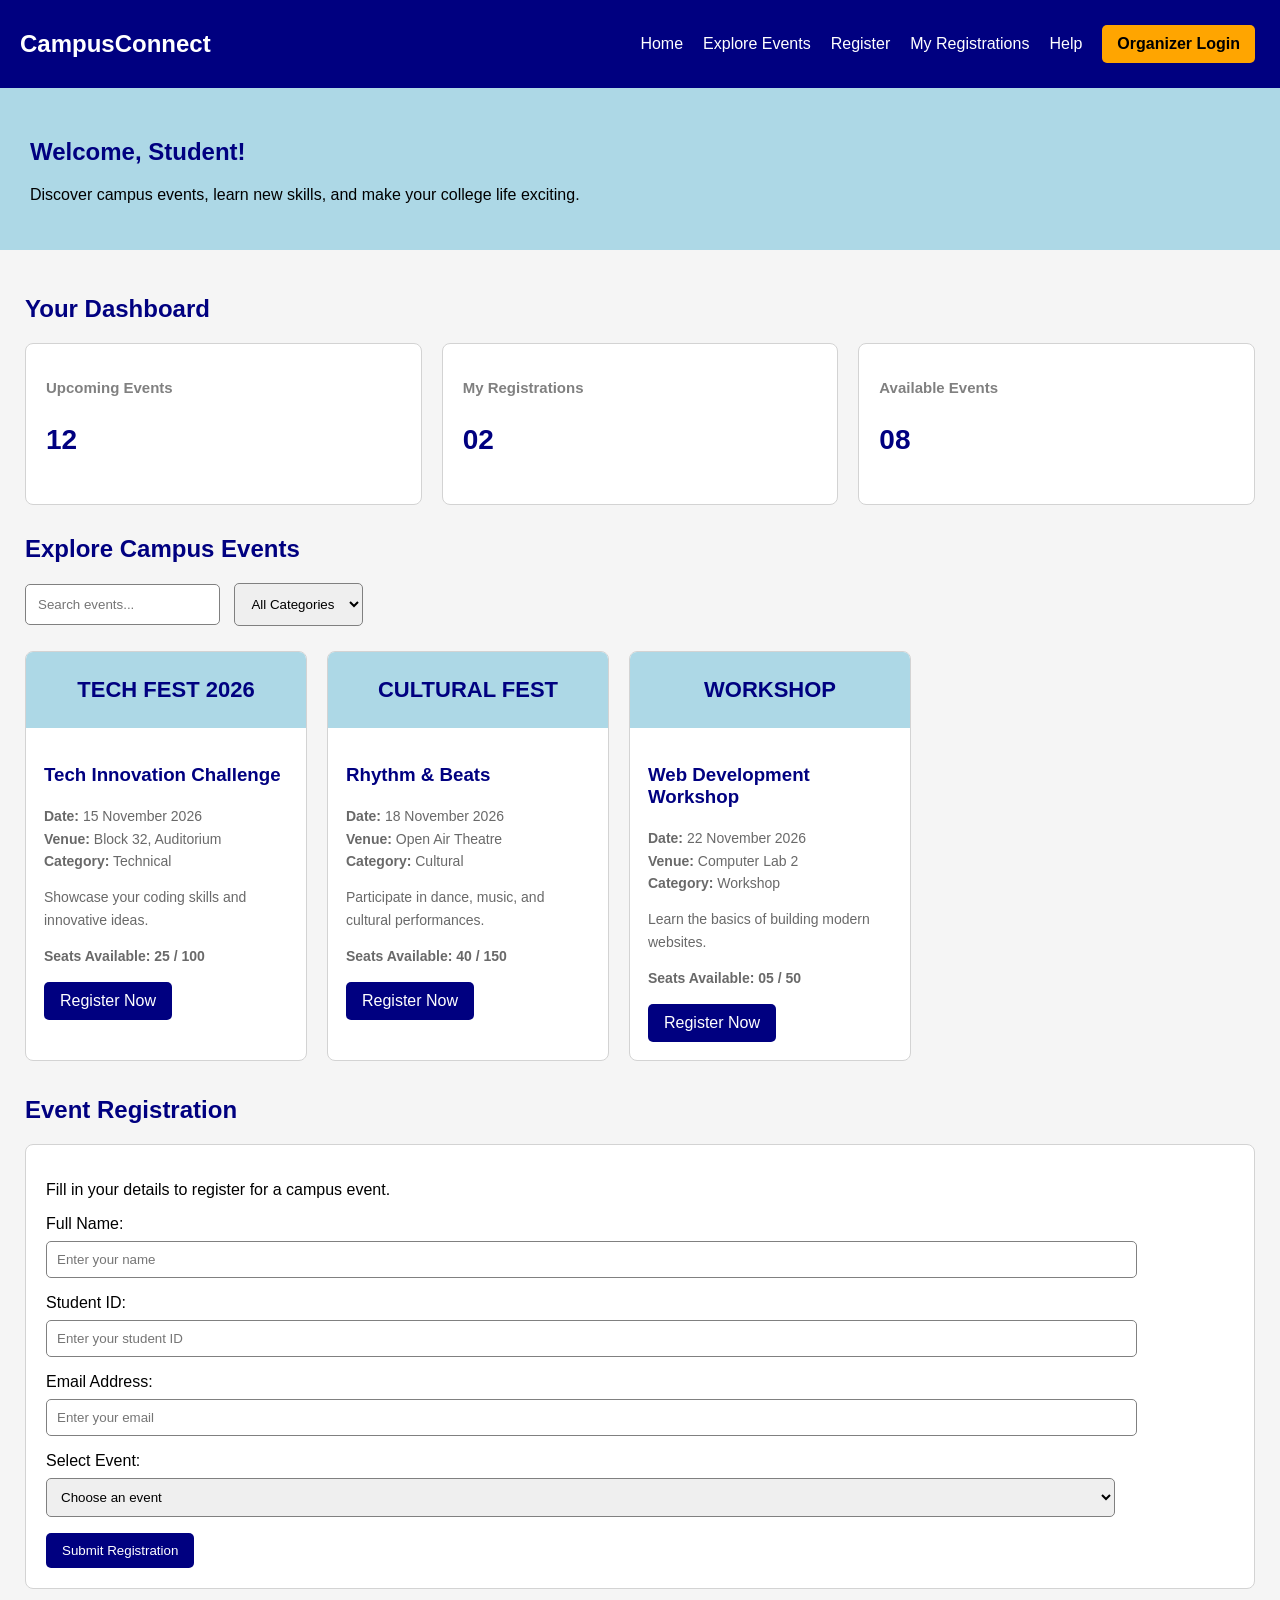
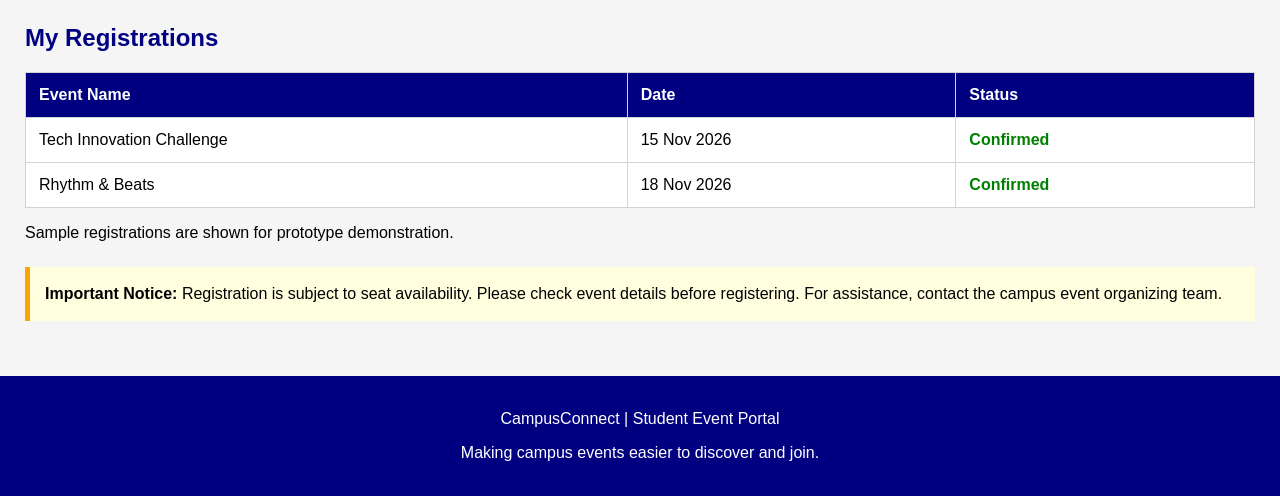
==== index.html @ 98adac8f "Add files via upload" ====
<!DOCTYPE html>
<html lang="en">
<head>
    <meta charset="UTF-8">
    <meta name="viewport" content="width=device-width, initial-scale=1.0">

    <title>CampusConnect - Student Portal</title>

    <!-- Internal CSS -->
    <style>
        /* Basic page design */
        body {
            margin: 0;
            font-family: Arial, sans-serif;
            background-color: whitesmoke;
            color: black;
        }

        /* Navigation bar */
        header {
            background-color: navy;
            color: white;
            padding: 20px;
            display: flex;
            justify-content: space-between;
            align-items: center;
            flex-wrap: wrap;
            gap: 15px;
        }

        header h2 {
            margin: 0;
        }

        nav {
            display: flex;
            align-items: center;
            flex-wrap: wrap;
            gap: 10px;
        }

        nav a {
            color: white;
            text-decoration: none;
            margin: 5px;
        }

        nav a:hover {
            color: yellow;
        }

        /* Organizer Login button */
        nav a.login-button {
            background-color: orange;
            color: black;
            padding: 10px 15px;
            border-radius: 5px;
            font-weight: bold;
        }

        nav a.login-button:hover {
            background-color: yellow;
            color: black;
        }

        /* Welcome section */
        .welcome {
            background-color: lightblue;
            padding: 30px;
        }

        .welcome h1 {
            color: navy;
        }

        /* Main content */
        .container {
            padding: 25px;
        }

        .section-title {
            color: navy;
            margin-bottom: 20px;
        }

        /* Dashboard boxes */
        .stats {
            display: flex;
            gap: 20px;
            margin-bottom: 30px;
        }

        .stat-box {
            background-color: white;
            padding: 20px;
            border: 1px solid lightgray;
            border-radius: 8px;
            flex: 1;
        }

        .stat-box h3 {
            color: gray;
            font-size: 15px;
        }

        .stat-box p {
            color: navy;
            font-size: 28px;
            font-weight: bold;
        }

        /* Search section */
        .search-box {
            margin-bottom: 25px;
        }

        .search-box input,
        .search-box select {
            padding: 12px;
            margin-right: 10px;
            border: 1px solid gray;
            border-radius: 5px;
        }

        /* Event cards */
        .event-list {
            display: flex;
            flex-wrap: wrap;
            gap: 20px;
        }

        .event-card {
            background-color: white;
            border: 1px solid lightgray;
            border-radius: 8px;
            width: 280px;
            overflow: hidden;
        }

        .event-banner {
            background-color: lightblue;
            color: navy;
            padding: 25px;
            text-align: center;
            font-size: 22px;
            font-weight: bold;
        }

        .event-info {
            padding: 18px;
        }

        .event-info h3 {
            color: navy;
        }

        .event-info p {
            color: dimgray;
            font-size: 14px;
            line-height: 1.6;
        }

        .seats {
            color: green;
            font-weight: bold;
        }

        /* Buttons */
        .button {
            display: inline-block;
            background-color: navy;
            color: white;
            padding: 10px 16px;
            text-decoration: none;
            border: none;
            border-radius: 5px;
            cursor: pointer;
        }

        .button:hover {
            background-color: blue;
        }

        /* Registration form */
        .registration-form {
            background-color: white;
            padding: 20px;
            border: 1px solid lightgray;
            border-radius: 8px;
        }

        .registration-form input,
        .registration-form select {
            width: 90%;
            padding: 10px;
            margin-top: 8px;
            border: 1px solid gray;
            border-radius: 5px;
        }

        /* Registration table */
        .registration-table {
            width: 100%;
            border-collapse: collapse;
            background-color: white;
            margin-top: 15px;
        }

        .registration-table th,
        .registration-table td {
            border: 1px solid lightgray;
            padding: 13px;
            text-align: left;
        }

        .registration-table th {
            background-color: navy;
            color: white;
        }

        .status {
            color: green;
            font-weight: bold;
        }

        /* Important notice */
        .notice {
            background-color: lightyellow;
            padding: 15px;
            border-left: 5px solid orange;
            margin-top: 25px;
            line-height: 1.5;
        }

        /* Footer */
        footer {
            background-color: navy;
            color: white;
            text-align: center;
            padding: 18px;
            margin-top: 30px;
        }

        /* Mobile screen adjustment */
        @media (max-width: 700px) {
            header {
                flex-direction: column;
                align-items: flex-start;
            }

            nav {
                flex-direction: column;
                align-items: flex-start;
            }

            .container {
                padding: 20px;
            }

            .stats {
                flex-direction: column;
            }

            .event-card {
                width: 100%;
            }

            .search-box input,
            .search-box select {
                width: 90%;
                margin-bottom: 10px;
            }

            .registration-table {
                font-size: 12px;
            }

            .registration-table th,
            .registration-table td {
                padding: 8px;
            }
        }
    </style>
</head>

<body>

    <!-- Navigation Bar -->
    <header>
        <h2>CampusConnect</h2>

        <nav>
            <a href="#home">Home</a>
            <a href="#events">Explore Events</a>
            <a href="#register">Register</a>
            <a href="#registrations">My Registrations</a>
            <a href="#help">Help</a>

            <!-- Organizer Login -->
            <a href="organizer.html" class="login-button">
                Organizer Login
            </a>
        </nav>
    </header>

    <!-- Welcome Section -->
    <section class="welcome" id="home">
        <h1>Welcome, Student!</h1>

        <p>
            Discover campus events, learn new skills,
            and make your college life exciting.
        </p>
    </section>

    <main class="container">

        <!-- Student Dashboard -->
        <h2 class="section-title">Your Dashboard</h2>

        <div class="stats">

            <div class="stat-box">
                <h3>Upcoming Events</h3>
                <p>12</p>
            </div>

            <div class="stat-box">
                <h3>My Registrations</h3>
                <p>02</p>
            </div>

            <div class="stat-box">
                <h3>Available Events</h3>
                <p>08</p>
            </div>

        </div>

        <!-- Explore Events -->
        <section id="events">
            <h2 class="section-title">Explore Campus Events</h2>

            <div class="search-box">
                <input type="text" placeholder="Search events...">

                <select>
                    <option value="">All Categories</option>
                    <option>Technical</option>
                    <option>Cultural</option>
                    <option>Workshop</option>
                    <option>Sports</option>
                </select>
            </div>

            <div class="event-list">

                <!-- Event 1 -->
                <div class="event-card">

                    <div class="event-banner">
                        TECH FEST 2026
                    </div>

                    <div class="event-info">
                        <h3>Tech Innovation Challenge</h3>

                        <p>
                            <strong>Date:</strong> 15 November 2026<br>
                            <strong>Venue:</strong> Block 32, Auditorium<br>
                            <strong>Category:</strong> Technical
                        </p>

                        <p>
                            Showcase your coding skills and innovative ideas.
                        </p>

                        <p class="seats">
                            Seats Available: 25 / 100
                        </p>

                        <a href="#register" class="button">
                            Register Now
                        </a>
                    </div>

                </div>

                <!-- Event 2 -->
                <div class="event-card">

                    <div class="event-banner">
                        CULTURAL FEST
                    </div>

                    <div class="event-info">
                        <h3>Rhythm &amp; Beats</h3>

                        <p>
                            <strong>Date:</strong> 18 November 2026<br>
                            <strong>Venue:</strong> Open Air Theatre<br>
                            <strong>Category:</strong> Cultural
                        </p>

                        <p>
                            Participate in dance, music, and cultural performances.
                        </p>

                        <p class="seats">
                            Seats Available: 40 / 150
                        </p>

                        <a href="#register" class="button">
                            Register Now
                        </a>
                    </div>

                </div>

                <!-- Event 3 -->
                <div class="event-card">

                    <div class="event-banner">
                        WORKSHOP
                    </div>

                    <div class="event-info">
                        <h3>Web Development Workshop</h3>

                        <p>
                            <strong>Date:</strong> 22 November 2026<br>
                            <strong>Venue:</strong> Computer Lab 2<br>
                            <strong>Category:</strong> Workshop
                        </p>

                        <p>
                            Learn the basics of building modern websites.
                        </p>

                        <p class="seats">
                            Seats Available: 05 / 50
                        </p>

                        <a href="#register" class="button">
                            Register Now
                        </a>
                    </div>

                </div>

            </div>
        </section>

        <!-- Student Registration Form -->
        <section id="register">

            <h2 class="section-title" style="margin-top: 35px;">
                Event Registration
            </h2>

            <div class="registration-form">

                <p>
                    Fill in your details to register for a campus event.
                </p>

                <form action="#">

                    <p>
                        <label for="studentname">Full Name:</label><br>
                        <input type="text" id="studentname"
                               placeholder="Enter your name" required>
                    </p>

                    <p>
                        <label for="studentid">Student ID:</label><br>
                        <input type="text" id="studentid"
                               placeholder="Enter your student ID" required>
                    </p>

                    <p>
                        <label for="email">Email Address:</label><br>
                        <input type="email" id="email"
                               placeholder="Enter your email" required>
                    </p>

                    <p>
                        <label for="eventname">Select Event:</label><br>

                        <select id="eventname" required>
                            <option value="">Choose an event</option>
                            <option>Tech Innovation Challenge</option>
                            <option>Rhythm &amp; Beats</option>
                            <option>Web Development Workshop</option>
                        </select>
                    </p>

                    <button type="submit" class="button">
                        Submit Registration
                    </button>

                </form>

            </div>
        </section>

        <!-- My Registrations -->
        <section id="registrations">

            <h2 class="section-title" style="margin-top: 35px;">
                My Registrations
            </h2>

            <table class="registration-table">

                <tr>
                    <th>Event Name</th>
                    <th>Date</th>
                    <th>Status</th>
                </tr>

                <tr>
                    <td>Tech Innovation Challenge</td>
                    <td>15 Nov 2026</td>
                    <td class="status">Confirmed</td>
                </tr>

                <tr>
                    <td>Rhythm &amp; Beats</td>
                    <td>18 Nov 2026</td>
                    <td class="status">Confirmed</td>
                </tr>

            </table>

            <p>
                Sample registrations are shown for prototype demonstration.
            </p>

        </section>

        <!-- Important Notice -->
        <div class="notice" id="help">

            <strong>Important Notice:</strong>

            Registration is subject to seat availability.
            Please check event details before registering.
            For assistance, contact the campus event organizing team.

        </div>

    </main>

    <!-- Footer -->
    <footer>
        <p>CampusConnect | Student Event Portal</p>
        <p>Making campus events easier to discover and join.</p>
    </footer>

</body>
</html>
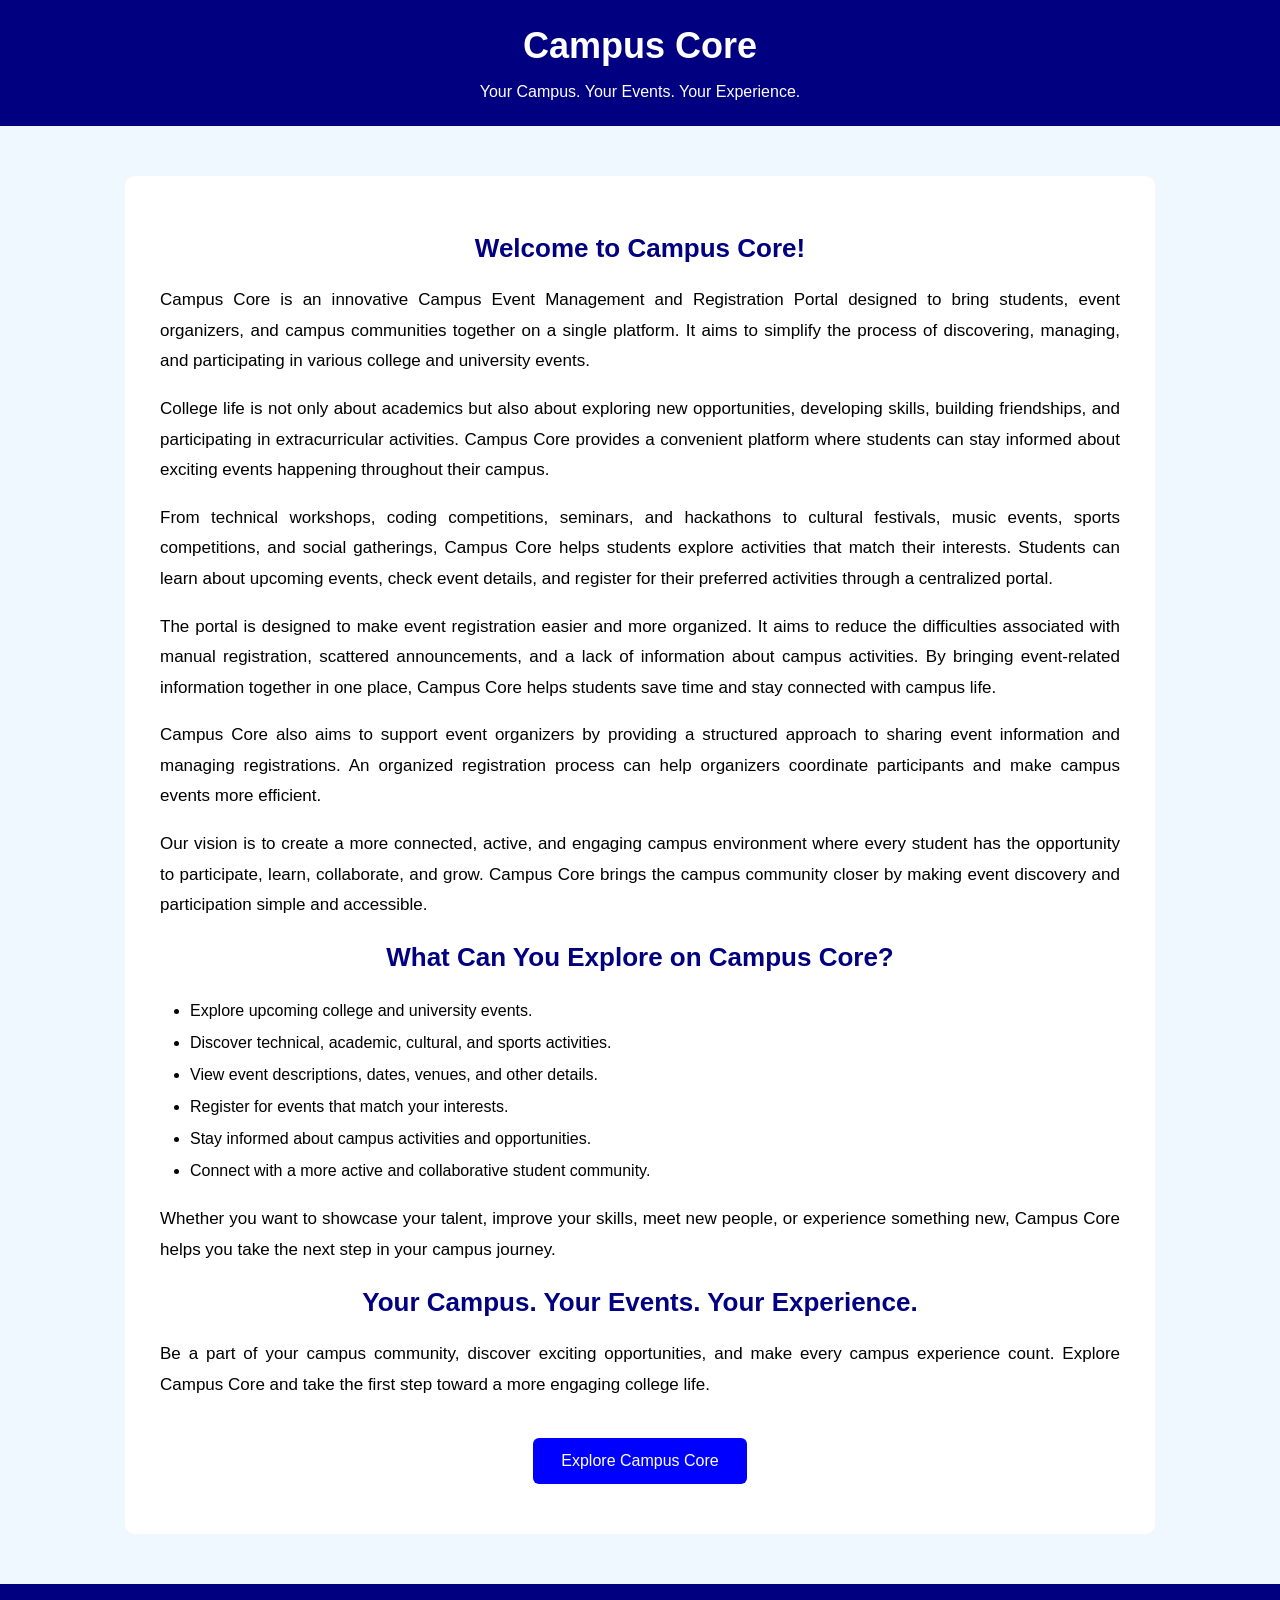
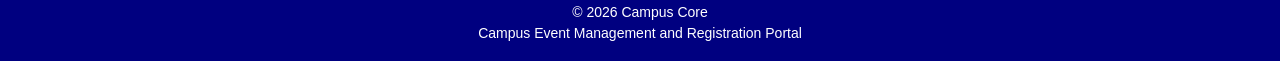
==== commit 3c07397e: "Add files via upload" ====
--- a/index.html
+++ b/index.html
@@ -1,563 +1,208 @@
-
-<!DOCTYPE html>
-<html lang="en">
-<head>
-    <meta charset="UTF-8">
-    <meta name="viewport" content="width=device-width, initial-scale=1.0">
-
-    <title>CampusConnect - Student Portal</title>
-
-    <!-- Internal CSS -->
-    <style>
-        /* Basic page design */
-        body {
-            margin: 0;
-            font-family: Arial, sans-serif;
-            background-color: whitesmoke;
-            color: black;
-        }
-
-        /* Navigation bar */
-        header {
-            background-color: navy;
-            color: white;
-            padding: 20px;
-            display: flex;
-            justify-content: space-between;
-            align-items: center;
-            flex-wrap: wrap;
-            gap: 15px;
-        }
-
-        header h2 {
-            margin: 0;
-        }
-
-        nav {
-            display: flex;
-            align-items: center;
-            flex-wrap: wrap;
-            gap: 10px;
-        }
-
-        nav a {
-            color: white;
-            text-decoration: none;
-            margin: 5px;
-        }
-
-        nav a:hover {
-            color: yellow;
-        }
-
-        /* Organizer Login button */
-        nav a.login-button {
-            background-color: orange;
-            color: black;
-            padding: 10px 15px;
-            border-radius: 5px;
-            font-weight: bold;
-        }
-
-        nav a.login-button:hover {
-            background-color: yellow;
-            color: black;
-        }
-
-        /* Welcome section */
-        .welcome {
-            background-color: lightblue;
-            padding: 30px;
-        }
-
-        .welcome h1 {
-            color: navy;
-        }
-
-        /* Main content */
-        .container {
-            padding: 25px;
-        }
-
-        .section-title {
-            color: navy;
-            margin-bottom: 20px;
-        }
-
-        /* Dashboard boxes */
-        .stats {
-            display: flex;
-            gap: 20px;
-            margin-bottom: 30px;
-        }
-
-        .stat-box {
-            background-color: white;
-            padding: 20px;
-            border: 1px solid lightgray;
-            border-radius: 8px;
-            flex: 1;
-        }
-
-        .stat-box h3 {
-            color: gray;
-            font-size: 15px;
-        }
-
-        .stat-box p {
-            color: navy;
-            font-size: 28px;
-            font-weight: bold;
-        }
-
-        /* Search section */
-        .search-box {
-            margin-bottom: 25px;
-        }
-
-        .search-box input,
-        .search-box select {
-            padding: 12px;
-            margin-right: 10px;
-            border: 1px solid gray;
-            border-radius: 5px;
-        }
-
-        /* Event cards */
-        .event-list {
-            display: flex;
-            flex-wrap: wrap;
-            gap: 20px;
-        }
-
-        .event-card {
-            background-color: white;
-            border: 1px solid lightgray;
-            border-radius: 8px;
-            width: 280px;
-            overflow: hidden;
-        }
-
-        .event-banner {
-            background-color: lightblue;
-            color: navy;
-            padding: 25px;
-            text-align: center;
-            font-size: 22px;
-            font-weight: bold;
-        }
-
-        .event-info {
-            padding: 18px;
-        }
-
-        .event-info h3 {
-            color: navy;
-        }
-
-        .event-info p {
-            color: dimgray;
-            font-size: 14px;
-            line-height: 1.6;
-        }
-
-        .seats {
-            color: green;
-            font-weight: bold;
-        }
-
-        /* Buttons */
-        .button {
-            display: inline-block;
-            background-color: navy;
-            color: white;
-            padding: 10px 16px;
-            text-decoration: none;
-            border: none;
-            border-radius: 5px;
-            cursor: pointer;
-        }
-
-        .button:hover {
-            background-color: blue;
-        }
-
-        /* Registration form */
-        .registration-form {
-            background-color: white;
-            padding: 20px;
-            border: 1px solid lightgray;
-            border-radius: 8px;
-        }
-
-        .registration-form input,
-        .registration-form select {
-            width: 90%;
-            padding: 10px;
-            margin-top: 8px;
-            border: 1px solid gray;
-            border-radius: 5px;
-        }
-
-        /* Registration table */
-        .registration-table {
-            width: 100%;
-            border-collapse: collapse;
-            background-color: white;
-            margin-top: 15px;
-        }
-
-        .registration-table th,
-        .registration-table td {
-            border: 1px solid lightgray;
-            padding: 13px;
-            text-align: left;
-        }
-
-        .registration-table th {
-            background-color: navy;
-            color: white;
-        }
-
-        .status {
-            color: green;
-            font-weight: bold;
-        }
-
-        /* Important notice */
-        .notice {
-            background-color: lightyellow;
-            padding: 15px;
-            border-left: 5px solid orange;
-            margin-top: 25px;
-            line-height: 1.5;
-        }
-
-        /* Footer */
-        footer {
-            background-color: navy;
-            color: white;
-            text-align: center;
-            padding: 18px;
-            margin-top: 30px;
-        }
-
-        /* Mobile screen adjustment */
-        @media (max-width: 700px) {
-            header {
-                flex-direction: column;
-                align-items: flex-start;
-            }
-
-            nav {
-                flex-direction: column;
-                align-items: flex-start;
-            }
-
-            .container {
-                padding: 20px;
-            }
-
-            .stats {
-                flex-direction: column;
-            }
-
-            .event-card {
-                width: 100%;
-            }
-
-            .search-box input,
-            .search-box select {
-                width: 90%;
-                margin-bottom: 10px;
-            }
-
-            .registration-table {
-                font-size: 12px;
-            }
-
-            .registration-table th,
-            .registration-table td {
-                padding: 8px;
-            }
-        }
-    </style>
-</head>
-
-<body>
-
-    <!-- Navigation Bar -->
-    <header>
-        <h2>CampusConnect</h2>
-
-        <nav>
-            <a href="#home">Home</a>
-            <a href="#events">Explore Events</a>
-            <a href="#register">Register</a>
-            <a href="#registrations">My Registrations</a>
-            <a href="#help">Help</a>
-
-            <!-- Organizer Login -->
-            <a href="organizer.html" class="login-button">
-                Organizer Login
-            </a>
-        </nav>
-    </header>
-
-    <!-- Welcome Section -->
-    <section class="welcome" id="home">
-        <h1>Welcome, Student!</h1>
-
-        <p>
-            Discover campus events, learn new skills,
-            and make your college life exciting.
-        </p>
-    </section>
-
-    <main class="container">
-
-        <!-- Student Dashboard -->
-        <h2 class="section-title">Your Dashboard</h2>
-
-        <div class="stats">
-
-            <div class="stat-box">
-                <h3>Upcoming Events</h3>
-                <p>12</p>
-            </div>
-
-            <div class="stat-box">
-                <h3>My Registrations</h3>
-                <p>02</p>
-            </div>
-
-            <div class="stat-box">
-                <h3>Available Events</h3>
-                <p>08</p>
-            </div>
-
-        </div>
-
-        <!-- Explore Events -->
-        <section id="events">
-            <h2 class="section-title">Explore Campus Events</h2>
-
-            <div class="search-box">
-                <input type="text" placeholder="Search events...">
-
-                <select>
-                    <option value="">All Categories</option>
-                    <option>Technical</option>
-                    <option>Cultural</option>
-                    <option>Workshop</option>
-                    <option>Sports</option>
-                </select>
-            </div>
-
-            <div class="event-list">
-
-                <!-- Event 1 -->
-                <div class="event-card">
-
-                    <div class="event-banner">
-                        TECH FEST 2026
-                    </div>
-
-                    <div class="event-info">
-                        <h3>Tech Innovation Challenge</h3>
-
-                        <p>
-                            <strong>Date:</strong> 15 November 2026<br>
-                            <strong>Venue:</strong> Block 32, Auditorium<br>
-                            <strong>Category:</strong> Technical
-                        </p>
-
-                        <p>
-                            Showcase your coding skills and innovative ideas.
-                        </p>
-
-                        <p class="seats">
-                            Seats Available: 25 / 100
-                        </p>
-
-                        <a href="#register" class="button">
-                            Register Now
-                        </a>
-                    </div>
-
-                </div>
-
-                <!-- Event 2 -->
-                <div class="event-card">
-
-                    <div class="event-banner">
-                        CULTURAL FEST
-                    </div>
-
-                    <div class="event-info">
-                        <h3>Rhythm &amp; Beats</h3>
-
-                        <p>
-                            <strong>Date:</strong> 18 November 2026<br>
-                            <strong>Venue:</strong> Open Air Theatre<br>
-                            <strong>Category:</strong> Cultural
-                        </p>
-
-                        <p>
-                            Participate in dance, music, and cultural performances.
-                        </p>
-
-                        <p class="seats">
-                            Seats Available: 40 / 150
-                        </p>
-
-                        <a href="#register" class="button">
-                            Register Now
-                        </a>
-                    </div>
-
-                </div>
-
-                <!-- Event 3 -->
-                <div class="event-card">
-
-                    <div class="event-banner">
-                        WORKSHOP
-                    </div>
-
-                    <div class="event-info">
-                        <h3>Web Development Workshop</h3>
-
-                        <p>
-                            <strong>Date:</strong> 22 November 2026<br>
-                            <strong>Venue:</strong> Computer Lab 2<br>
-                            <strong>Category:</strong> Workshop
-                        </p>
-
-                        <p>
-                            Learn the basics of building modern websites.
-                        </p>
-
-                        <p class="seats">
-                            Seats Available: 05 / 50
-                        </p>
-
-                        <a href="#register" class="button">
-                            Register Now
-                        </a>
-                    </div>
-
-                </div>
-
-            </div>
-        </section>
-
-        <!-- Student Registration Form -->
-        <section id="register">
-
-            <h2 class="section-title" style="margin-top: 35px;">
-                Event Registration
-            </h2>
-
-            <div class="registration-form">
-
-                <p>
-                    Fill in your details to register for a campus event.
-                </p>
-
-                <form action="#">
-
-                    <p>
-                        <label for="studentname">Full Name:</label><br>
-                        <input type="text" id="studentname"
-                               placeholder="Enter your name" required>
-                    </p>
-
-                    <p>
-                        <label for="studentid">Student ID:</label><br>
-                        <input type="text" id="studentid"
-                               placeholder="Enter your student ID" required>
-                    </p>
-
-                    <p>
-                        <label for="email">Email Address:</label><br>
-                        <input type="email" id="email"
-                               placeholder="Enter your email" required>
-                    </p>
-
-                    <p>
-                        <label for="eventname">Select Event:</label><br>
-
-                        <select id="eventname" required>
-                            <option value="">Choose an event</option>
-                            <option>Tech Innovation Challenge</option>
-                            <option>Rhythm &amp; Beats</option>
-                            <option>Web Development Workshop</option>
-                        </select>
-                    </p>
-
-                    <button type="submit" class="button">
-                        Submit Registration
-                    </button>
-
-                </form>
-
-            </div>
-        </section>
-
-        <!-- My Registrations -->
-        <section id="registrations">
-
-            <h2 class="section-title" style="margin-top: 35px;">
-                My Registrations
-            </h2>
-
-            <table class="registration-table">
-
-                <tr>
-                    <th>Event Name</th>
-                    <th>Date</th>
-                    <th>Status</th>
-                </tr>
-
-                <tr>
-                    <td>Tech Innovation Challenge</td>
-                    <td>15 Nov 2026</td>
-                    <td class="status">Confirmed</td>
-                </tr>
-
-                <tr>
-                    <td>Rhythm &amp; Beats</td>
-                    <td>18 Nov 2026</td>
-                    <td class="status">Confirmed</td>
-                </tr>
-
-            </table>
-
-            <p>
-                Sample registrations are shown for prototype demonstration.
-            </p>
-
-        </section>
-
-        <!-- Important Notice -->
-        <div class="notice" id="help">
-
-            <strong>Important Notice:</strong>
-
-            Registration is subject to seat availability.
-            Please check event details before registering.
-            For assistance, contact the campus event organizing team.
-
-        </div>
-
-    </main>
-
-    <!-- Footer -->
-    <footer>
-        <p>CampusConnect | Student Event Portal</p>
-        <p>Making campus events easier to discover and join.</p>
-    </footer>
-
-</body>
-</html>
+
+<!DOCTYPE html>
+<html lang="en">
+<head>
+    <meta charset="UTF-8">
+    <meta name="viewport" content="width=device-width, initial-scale=1.0">
+
+    <title>Campus Core - Welcome</title>
+
+    <style>
+        /* Basic page design */
+        body {
+            font-family: Arial, sans-serif;
+            background-color: aliceblue;
+            margin: 0;
+            padding: 0;
+            text-align: center;
+        }
+
+        /* Website header */
+        header {
+            background-color: navy;
+            color: white;
+            padding: 25px;
+        }
+
+        header h1 {
+            margin: 0;
+            font-size: 36px;
+        }
+
+        header p {
+            margin-bottom: 0;
+            font-size: 16px;
+        }
+
+        /* Main content section */
+        .container {
+            width: 75%;
+            margin: 50px auto;
+            padding: 35px;
+            background-color: white;
+            border-radius: 10px;
+        }
+
+        h2 {
+            color: navy;
+            font-size: 26px;
+        }
+
+        .description {
+            color: black;
+            font-size: 17px;
+            line-height: 1.8;
+            text-align: justify;
+        }
+
+        /* Features list */
+        .features {
+            color: black;
+            font-size: 16px;
+            line-height: 2;
+            text-align: left;
+            padding-left: 30px;
+        }
+
+        /* Main website link */
+        .home-link {
+            display: inline-block;
+            background-color: blue;
+            color: white;
+            padding: 14px 28px;
+            margin-top: 20px;
+            margin-bottom: 15px;
+            text-decoration: none;
+            border-radius: 6px;
+            font-size: 16px;
+        }
+
+        .home-link:hover {
+            background-color: darkblue;
+        }
+
+        /* Website footer */
+        footer {
+            background-color: navy;
+            color: white;
+            padding: 15px;
+            font-size: 14px;
+        }
+
+        footer p {
+            margin: 5px;
+        }
+    </style>
+</head>
+
+<body>
+
+    <!-- Website header -->
+    <header>
+        <h1>Campus Core</h1>
+        <p>Your Campus. Your Events. Your Experience.</p>
+    </header>
+
+    <!-- Main welcome section -->
+    <main class="container">
+
+        <h2>Welcome to Campus Core!</h2>
+
+        <p class="description">
+            Campus Core is an innovative Campus Event Management
+            and Registration Portal designed to bring students,
+            event organizers, and campus communities together
+            on a single platform. It aims to simplify the process
+            of discovering, managing, and participating in
+            various college and university events.
+        </p>
+
+        <p class="description">
+            College life is not only about academics but also
+            about exploring new opportunities, developing skills,
+            building friendships, and participating in extracurricular
+            activities. Campus Core provides a convenient platform
+            where students can stay informed about exciting events
+            happening throughout their campus.
+        </p>
+
+        <p class="description">
+            From technical workshops, coding competitions,
+            seminars, and hackathons to cultural festivals,
+            music events, sports competitions, and social gatherings,
+            Campus Core helps students explore activities that match
+            their interests. Students can learn about upcoming events,
+            check event details, and register for their preferred
+            activities through a centralized portal.
+        </p>
+
+        <p class="description">
+            The portal is designed to make event registration easier
+            and more organized. It aims to reduce the difficulties
+            associated with manual registration, scattered announcements,
+            and a lack of information about campus activities.
+            By bringing event-related information together in one place,
+            Campus Core helps students save time and stay connected
+            with campus life.
+        </p>
+
+        <p class="description">
+            Campus Core also aims to support event organizers by
+            providing a structured approach to sharing event
+            information and managing registrations. An organized
+            registration process can help organizers coordinate
+            participants and make campus events more efficient.
+        </p>
+
+        <p class="description">
+            Our vision is to create a more connected, active, and
+            engaging campus environment where every student has
+            the opportunity to participate, learn, collaborate,
+            and grow. Campus Core brings the campus community
+            closer by making event discovery and participation
+            simple and accessible.
+        </p>
+
+        <!-- Portal features -->
+        <h2>What Can You Explore on Campus Core?</h2>
+
+        <ul class="features">
+            <li>Explore upcoming college and university events.</li>
+            <li>Discover technical, academic, cultural, and sports activities.</li>
+            <li>View event descriptions, dates, venues, and other details.</li>
+            <li>Register for events that match your interests.</li>
+            <li>Stay informed about campus activities and opportunities.</li>
+            <li>Connect with a more active and collaborative student community.</li>
+        </ul>
+
+        <p class="description">
+            Whether you want to showcase your talent, improve your
+            skills, meet new people, or experience something new,
+            Campus Core helps you take the next step in your
+            campus journey.
+        </p>
+
+        <h2>Your Campus. Your Events. Your Experience.</h2>
+
+        <p class="description">
+            Be a part of your campus community, discover exciting
+            opportunities, and make every campus experience count.
+            Explore Campus Core and take the first step toward
+            a more engaging college life.
+        </p>
+
+        <!-- Link to the main website -->
+        <a href="student.html" class="home-link">
+            Explore Campus Core
+        </a>
+
+    </main>
+
+    <!-- Website footer -->
+    <footer>
+        <p>&copy; 2026 Campus Core</p>
+        <p>Campus Event Management and Registration Portal</p>
+    </footer>
+
+</body>
+</html>
